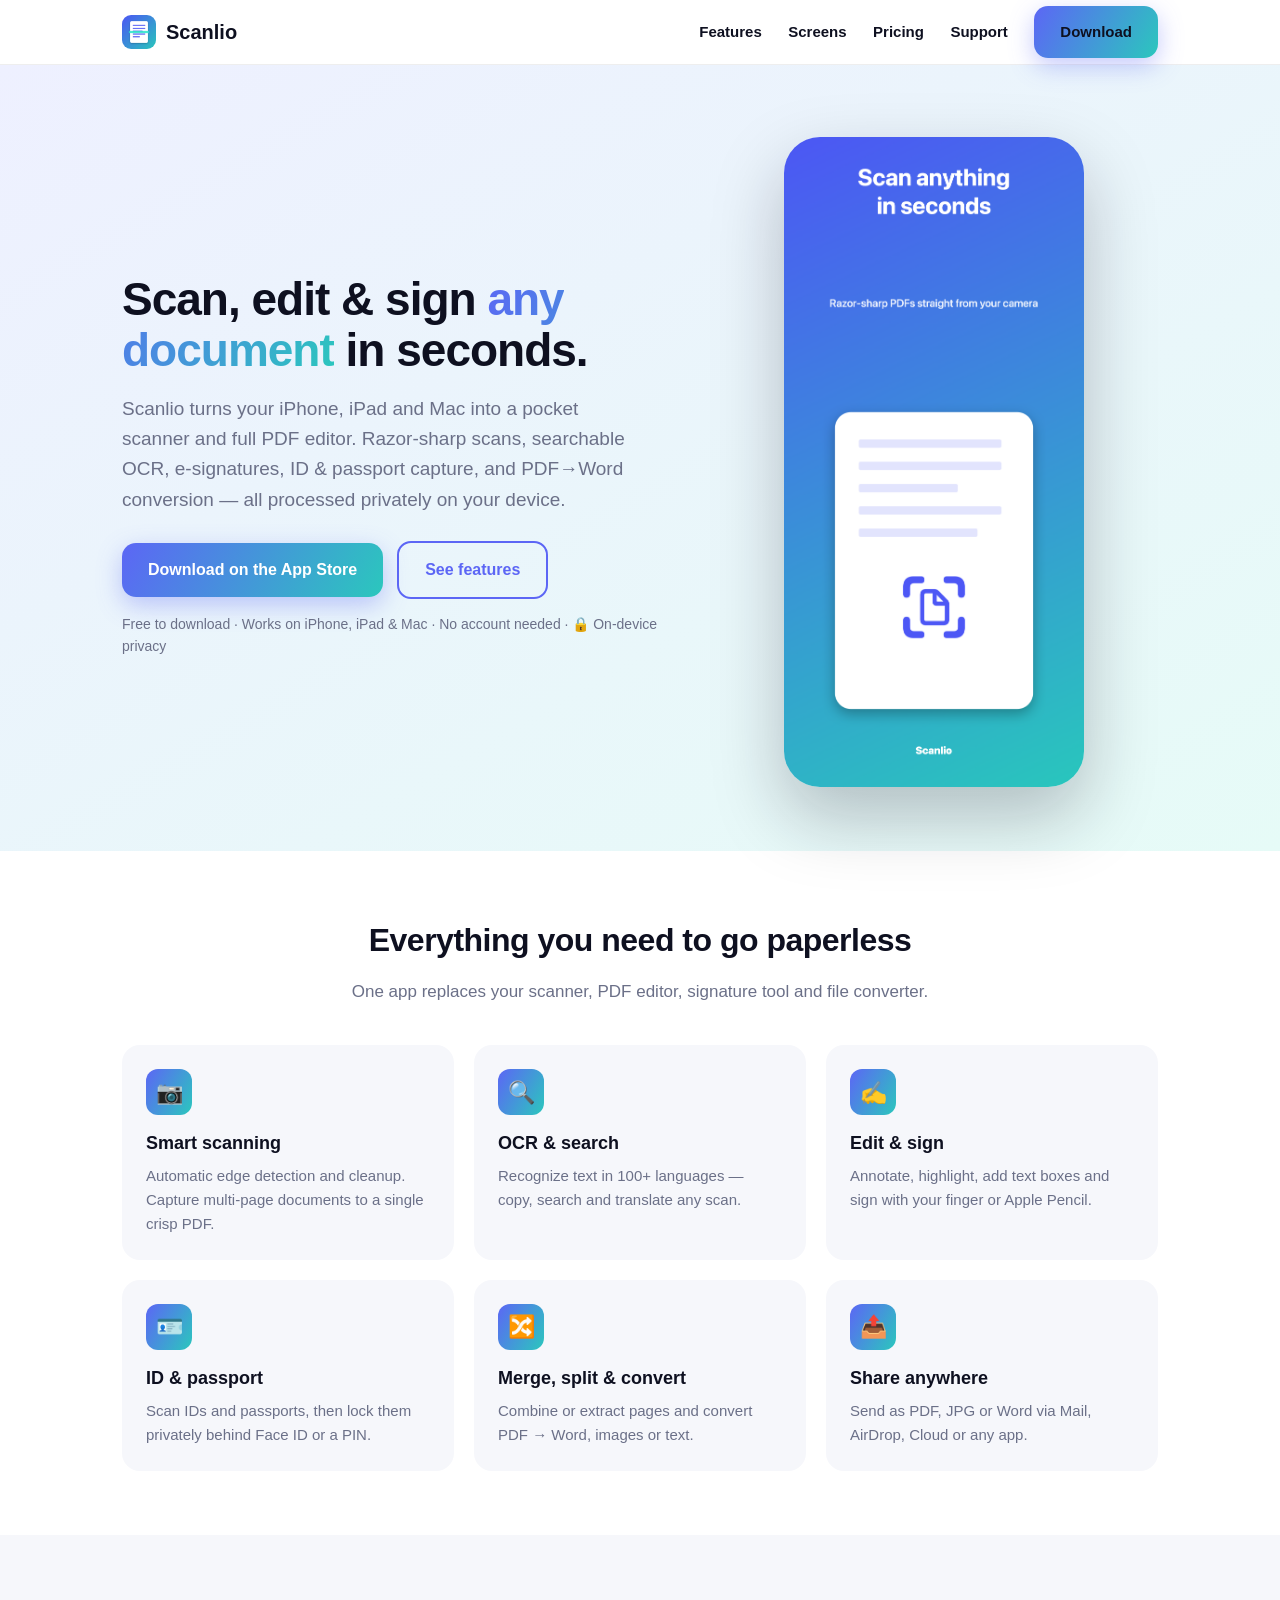
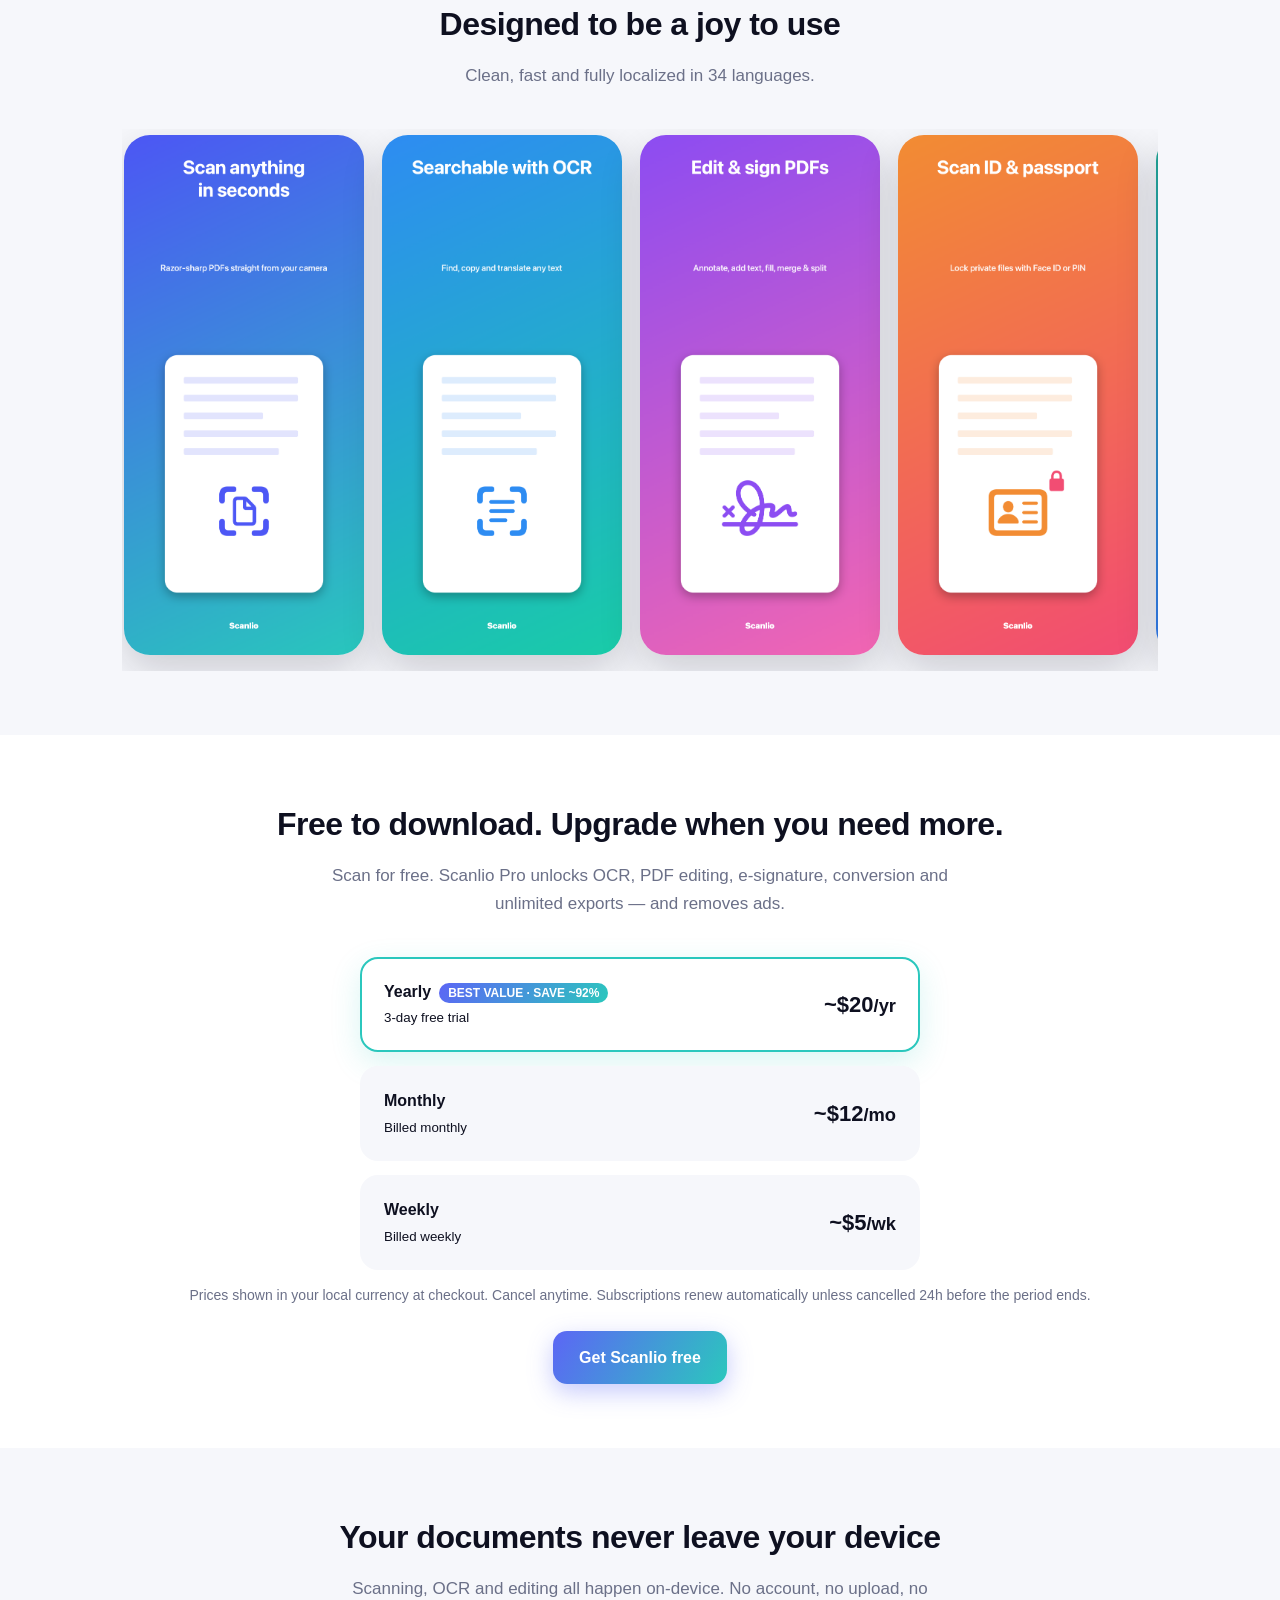
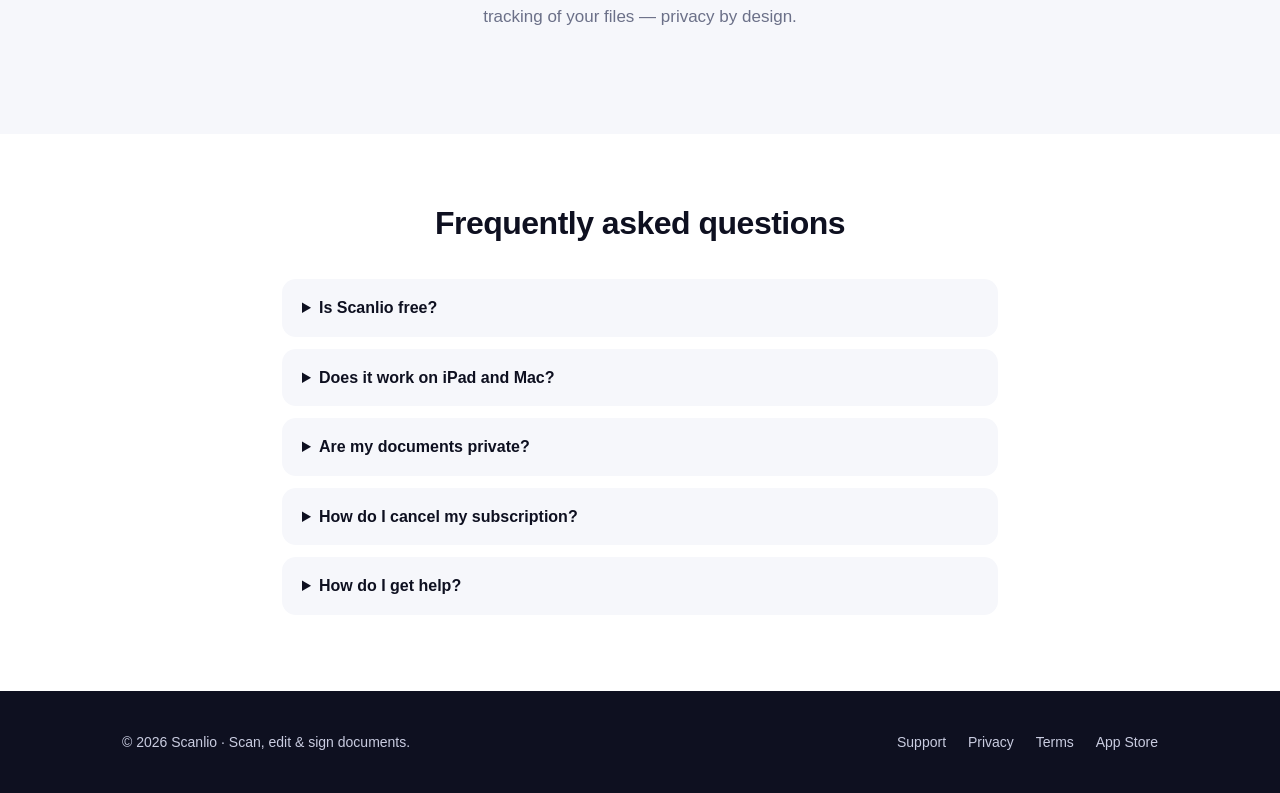
==== index.html @ afae59f8 "Scanlio marketing + support site Co-Authored-By: Claude Opus 4.8 (1M context) <noreply@anthropic.com" ====
<!DOCTYPE html>
<html lang="en">
<head>
<meta charset="utf-8">
<meta name="viewport" content="width=device-width, initial-scale=1">
<title>Scanlio — Scan, Edit & Sign PDFs on iPhone, iPad & Mac</title>
<meta name="description" content="Scanlio is the fast, private document scanner & PDF editor. Scan to PDF, OCR, edit & sign, scan IDs & passports, convert to Word, and share anywhere — all on-device.">
<meta property="og:title" content="Scanlio — Scanner & PDF Editor">
<meta property="og:description" content="Scan, edit, sign & convert documents on every Apple device. Private, on-device, beautiful.">
<meta property="og:image" content="assets/shot-01.png">
<link rel="icon" href="assets/icon.png">
<link rel="stylesheet" href="style.css">
</head>
<body>

<nav><div class="wrap">
  <div class="brand"><img src="assets/icon.png" alt="Scanlio"> Scanlio</div>
  <div class="links">
    <a href="#features">Features</a>
    <a href="#screens">Screens</a>
    <a href="#pricing">Pricing</a>
    <a href="support.html">Support</a>
    <a class="btn" href="https://apps.apple.com/app/id6780255773">Download</a>
  </div>
</div></nav>

<header class="hero"><div class="wrap">
  <div>
    <h1>Scan, edit & sign <span>any document</span> in seconds.</h1>
    <p class="lead">Scanlio turns your iPhone, iPad and Mac into a pocket scanner and full PDF editor. Razor-sharp scans, searchable OCR, e-signatures, ID & passport capture, and PDF→Word conversion — all processed privately on your device.</p>
    <div class="cta">
      <a class="btn" href="https://apps.apple.com/app/id6780255773">Download on the App Store</a>
      <a class="btn alt" href="#features">See features</a>
    </div>
    <p class="badges">Free to download · Works on iPhone, iPad & Mac · No account needed · 🔒 On-device privacy</p>
  </div>
  <div class="phone"><img src="assets/shot-01.png" alt="Scanlio app"></div>
</div></header>

<section id="features"><div class="wrap">
  <h2>Everything you need to go paperless</h2>
  <p class="sub">One app replaces your scanner, PDF editor, signature tool and file converter.</p>
  <div class="grid">
    <div class="feat"><div class="ico">📷</div><h3>Smart scanning</h3><p>Automatic edge detection and cleanup. Capture multi-page documents to a single crisp PDF.</p></div>
    <div class="feat"><div class="ico">🔍</div><h3>OCR &amp; search</h3><p>Recognize text in 100+ languages — copy, search and translate any scan.</p></div>
    <div class="feat"><div class="ico">✍️</div><h3>Edit &amp; sign</h3><p>Annotate, highlight, add text boxes and sign with your finger or Apple Pencil.</p></div>
    <div class="feat"><div class="ico">🪪</div><h3>ID &amp; passport</h3><p>Scan IDs and passports, then lock them privately behind Face ID or a PIN.</p></div>
    <div class="feat"><div class="ico">🔀</div><h3>Merge, split &amp; convert</h3><p>Combine or extract pages and convert PDF → Word, images or text.</p></div>
    <div class="feat"><div class="ico">📤</div><h3>Share anywhere</h3><p>Send as PDF, JPG or Word via Mail, AirDrop, Cloud or any app.</p></div>
  </div>
</div></section>

<section id="screens" style="background:#f6f7fb"><div class="wrap">
  <h2>Designed to be a joy to use</h2>
  <p class="sub">Clean, fast and fully localized in 34 languages.</p>
  <div class="shots">
    <img src="assets/shot-01.png" alt="Scan"><img src="assets/shot-02.png" alt="OCR">
    <img src="assets/shot-03.png" alt="Edit & sign"><img src="assets/shot-04.png" alt="ID scan">
    <img src="assets/shot-05.png" alt="Convert & share">
  </div>
</div></section>

<section id="pricing"><div class="wrap">
  <h2>Free to download. Upgrade when you need more.</h2>
  <p class="sub">Scan for free. Scanlio Pro unlocks OCR, PDF editing, e-signature, conversion and unlimited exports — and removes ads.</p>
  <div class="price-wrap">
    <div class="plan best"><div><strong>Yearly</strong><span class="save">BEST VALUE · SAVE ~92%</span><br><small>3-day free trial</small></div><div class="p">~$20<small>/yr</small></div></div>
    <div class="plan"><div><strong>Monthly</strong><br><small>Billed monthly</small></div><div class="p">~$12<small>/mo</small></div></div>
    <div class="plan"><div><strong>Weekly</strong><br><small>Billed weekly</small></div><div class="p">~$5<small>/wk</small></div></div>
  </div>
  <p class="note">Prices shown in your local currency at checkout. Cancel anytime. Subscriptions renew automatically unless cancelled 24h before the period ends.</p>
  <p style="text-align:center;margin-top:24px"><a class="btn" href="https://apps.apple.com/app/id6780255773">Get Scanlio free</a></p>
</div></section>

<section style="background:#f6f7fb"><div class="wrap">
  <h2>Your documents never leave your device</h2>
  <p class="sub">Scanning, OCR and editing all happen on-device. No account, no upload, no tracking of your files — privacy by design.</p>
</div></section>

<section><div class="wrap faq">
  <h2 style="margin-bottom:30px">Frequently asked questions</h2>
  <details><summary>Is Scanlio free?</summary><p>Yes — download and scan for free. A Pro subscription unlocks OCR, PDF editing, e-signature, format conversion and unlimited exports, and removes ads.</p></details>
  <details><summary>Does it work on iPad and Mac?</summary><p>Yes. Scanlio is a universal app for iPhone, iPad and Mac.</p></details>
  <details><summary>Are my documents private?</summary><p>Absolutely. Scanning, text recognition and editing are performed on your device. Your documents are never uploaded to our servers.</p></details>
  <details><summary>How do I cancel my subscription?</summary><p>Open the App Store → your account → Subscriptions → Scanlio → Cancel. You keep Pro until the end of the period.</p></details>
  <details><summary>How do I get help?</summary><p>Visit our <a href="support.html">Support page</a> or email <a href="mailto:support@scanlio.app">support@scanlio.app</a>.</p></details>
</div></section>

<footer><div class="wrap">
  <div>© 2026 Scanlio · Scan, edit & sign documents.</div>
  <div class="links">
    <a href="support.html">Support</a>
    <a href="privacy.html">Privacy</a>
    <a href="terms.html">Terms</a>
    <a href="https://apps.apple.com/app/id6780255773">App Store</a>
  </div>
</div></footer>

</body>
</html>
---- style.css ----
:root{
  --indigo:#5c66f5; --teal:#2bc7bd; --ink:#0e1020; --muted:#6b7088;
  --bg:#ffffff; --card:#f6f7fb; --radius:18px;
}
*{box-sizing:border-box;margin:0;padding:0}
html{scroll-behavior:smooth}
body{font-family:-apple-system,BlinkMacSystemFont,"Segoe UI",Roboto,Helvetica,Arial,sans-serif;color:var(--ink);background:var(--bg);line-height:1.6}
a{color:var(--indigo);text-decoration:none}
.wrap{max-width:1080px;margin:0 auto;padding:0 22px}
.btn{display:inline-block;padding:14px 26px;border-radius:14px;font-weight:700;color:#fff;background:linear-gradient(120deg,var(--indigo),var(--teal));box-shadow:0 8px 24px rgba(92,102,245,.35)}
.btn.alt{background:transparent;color:var(--indigo);border:2px solid var(--indigo);box-shadow:none}

/* nav */
nav{position:sticky;top:0;z-index:10;background:rgba(255,255,255,.85);backdrop-filter:blur(12px);border-bottom:1px solid #eee}
nav .wrap{display:flex;align-items:center;justify-content:space-between;height:64px}
nav .brand{display:flex;align-items:center;gap:10px;font-weight:800;font-size:20px}
nav .brand img{width:34px;height:34px;border-radius:9px}
nav .links a{margin-left:22px;color:var(--ink);font-weight:600;font-size:15px}

/* hero */
.hero{background:linear-gradient(150deg,#eef0ff,#e6fbf7);padding:72px 0 56px}
.hero .wrap{display:grid;grid-template-columns:1.1fr .9fr;gap:40px;align-items:center}
.hero h1{font-size:46px;line-height:1.1;letter-spacing:-1px}
.hero h1 span{background:linear-gradient(120deg,var(--indigo),var(--teal));-webkit-background-clip:text;background-clip:text;color:transparent}
.hero p.lead{font-size:19px;color:var(--muted);margin:18px 0 26px;max-width:520px}
.hero .cta{display:flex;gap:14px;flex-wrap:wrap;align-items:center}
.hero .phone{justify-self:center}
.hero .phone img{width:300px;border-radius:36px;box-shadow:0 30px 70px rgba(14,16,32,.25)}
.badges{margin-top:14px;color:var(--muted);font-size:14px}

/* sections */
section{padding:64px 0}
h2{font-size:32px;letter-spacing:-.5px;text-align:center}
.sub{text-align:center;color:var(--muted);max-width:620px;margin:12px auto 40px;font-size:17px}
.grid{display:grid;grid-template-columns:repeat(3,1fr);gap:20px}
.feat{background:var(--card);border-radius:var(--radius);padding:24px}
.feat .ico{width:46px;height:46px;border-radius:12px;background:linear-gradient(120deg,var(--indigo),var(--teal));display:flex;align-items:center;justify-content:center;font-size:22px;margin-bottom:14px}
.feat h3{font-size:18px;margin-bottom:6px}
.feat p{color:var(--muted);font-size:15px}

/* shots */
.shots{display:flex;gap:18px;overflow-x:auto;padding:6px 2px 16px;scroll-snap-type:x mandatory}
.shots img{height:520px;border-radius:26px;box-shadow:0 16px 40px rgba(14,16,32,.18);scroll-snap-align:center}

/* pricing */
.price-wrap{max-width:560px;margin:0 auto;display:flex;flex-direction:column;gap:14px}
.plan{display:flex;align-items:center;justify-content:space-between;background:var(--card);border:2px solid transparent;border-radius:var(--radius);padding:20px 22px}
.plan.best{border-color:var(--teal);background:#fff;box-shadow:0 10px 30px rgba(43,199,189,.18)}
.plan .save{font-size:12px;font-weight:800;color:#fff;background:linear-gradient(120deg,var(--indigo),var(--teal));padding:3px 9px;border-radius:99px;margin-left:8px}
.plan .p{font-size:22px;font-weight:800}
.note{text-align:center;color:var(--muted);font-size:14px;margin-top:14px}

/* faq */
.faq{max-width:760px;margin:0 auto}
.faq details{background:var(--card);border-radius:14px;padding:16px 20px;margin-bottom:12px}
.faq summary{font-weight:700;cursor:pointer}
.faq p{color:var(--muted);margin-top:10px}

footer{background:var(--ink);color:#c9cce0;padding:40px 0;font-size:14px}
footer .wrap{display:flex;justify-content:space-between;flex-wrap:wrap;gap:16px}
footer a{color:#c9cce0}
footer .links a{margin-left:18px}

.page{max-width:760px;margin:0 auto;padding:48px 22px}
.page h1{font-size:34px;margin-bottom:8px}
.page h2{text-align:left;font-size:22px;margin:26px 0 8px}
.page p,.page li{color:#33384d;margin-bottom:10px}
.page ul{padding-left:22px}
.page .back{display:inline-block;margin-bottom:24px;font-weight:700}

@media(max-width:820px){
  .hero .wrap{grid-template-columns:1fr;text-align:center}
  .hero .cta{justify-content:center}
  .hero p.lead{margin-left:auto;margin-right:auto}
  .grid{grid-template-columns:1fr}
  .hero h1{font-size:36px}
  nav .links{display:none}
}
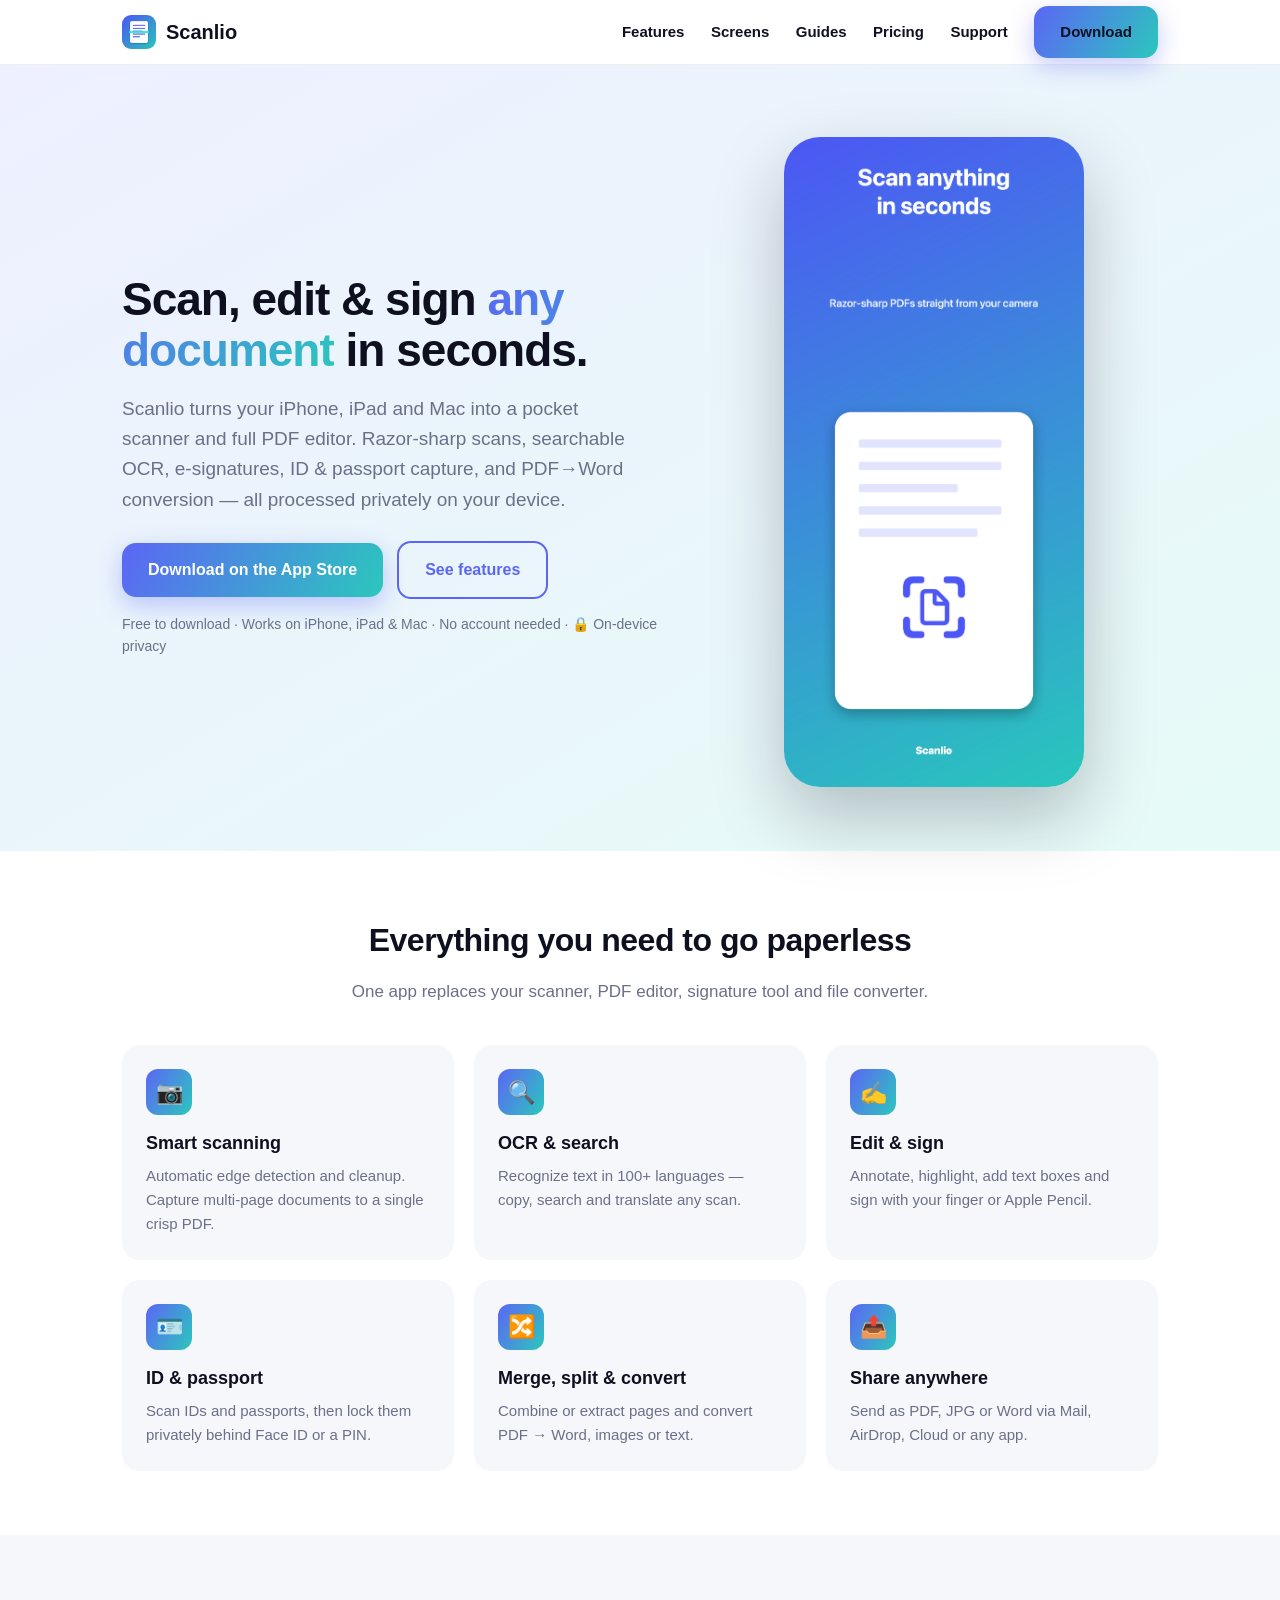
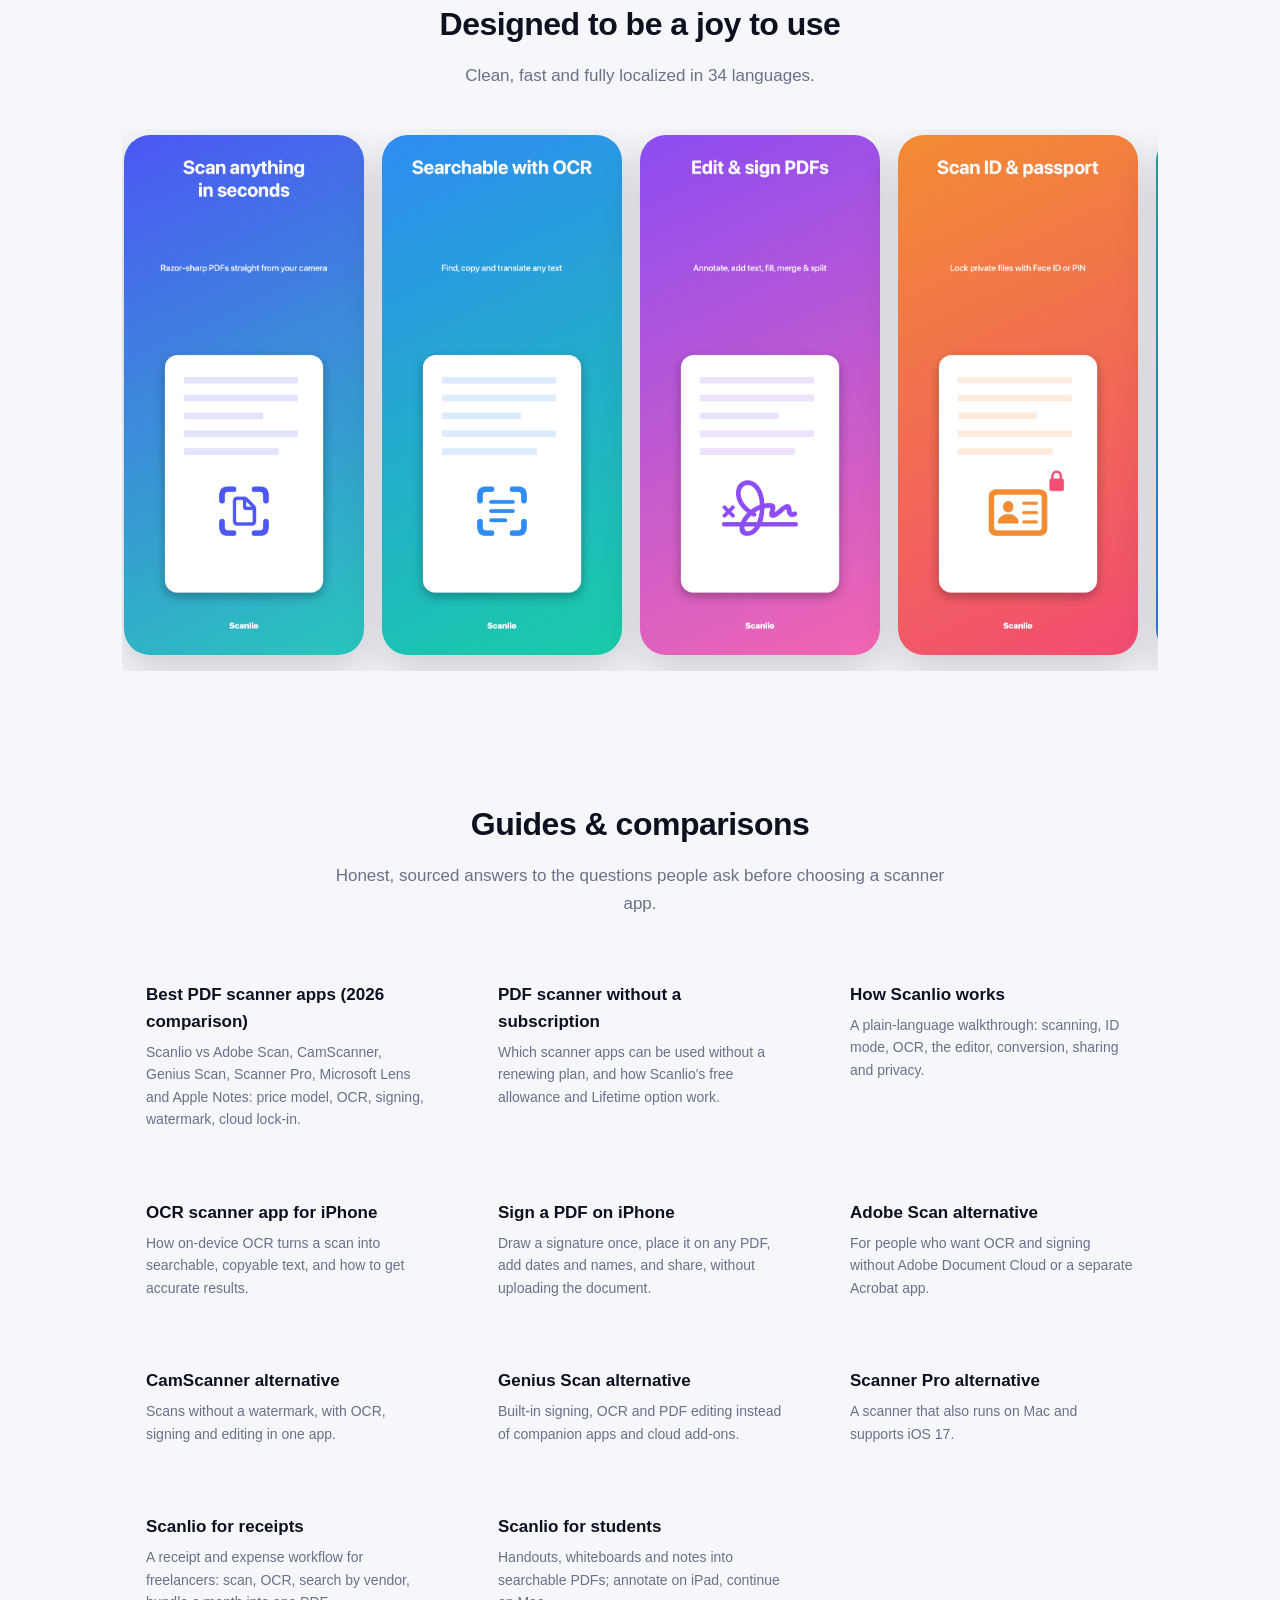
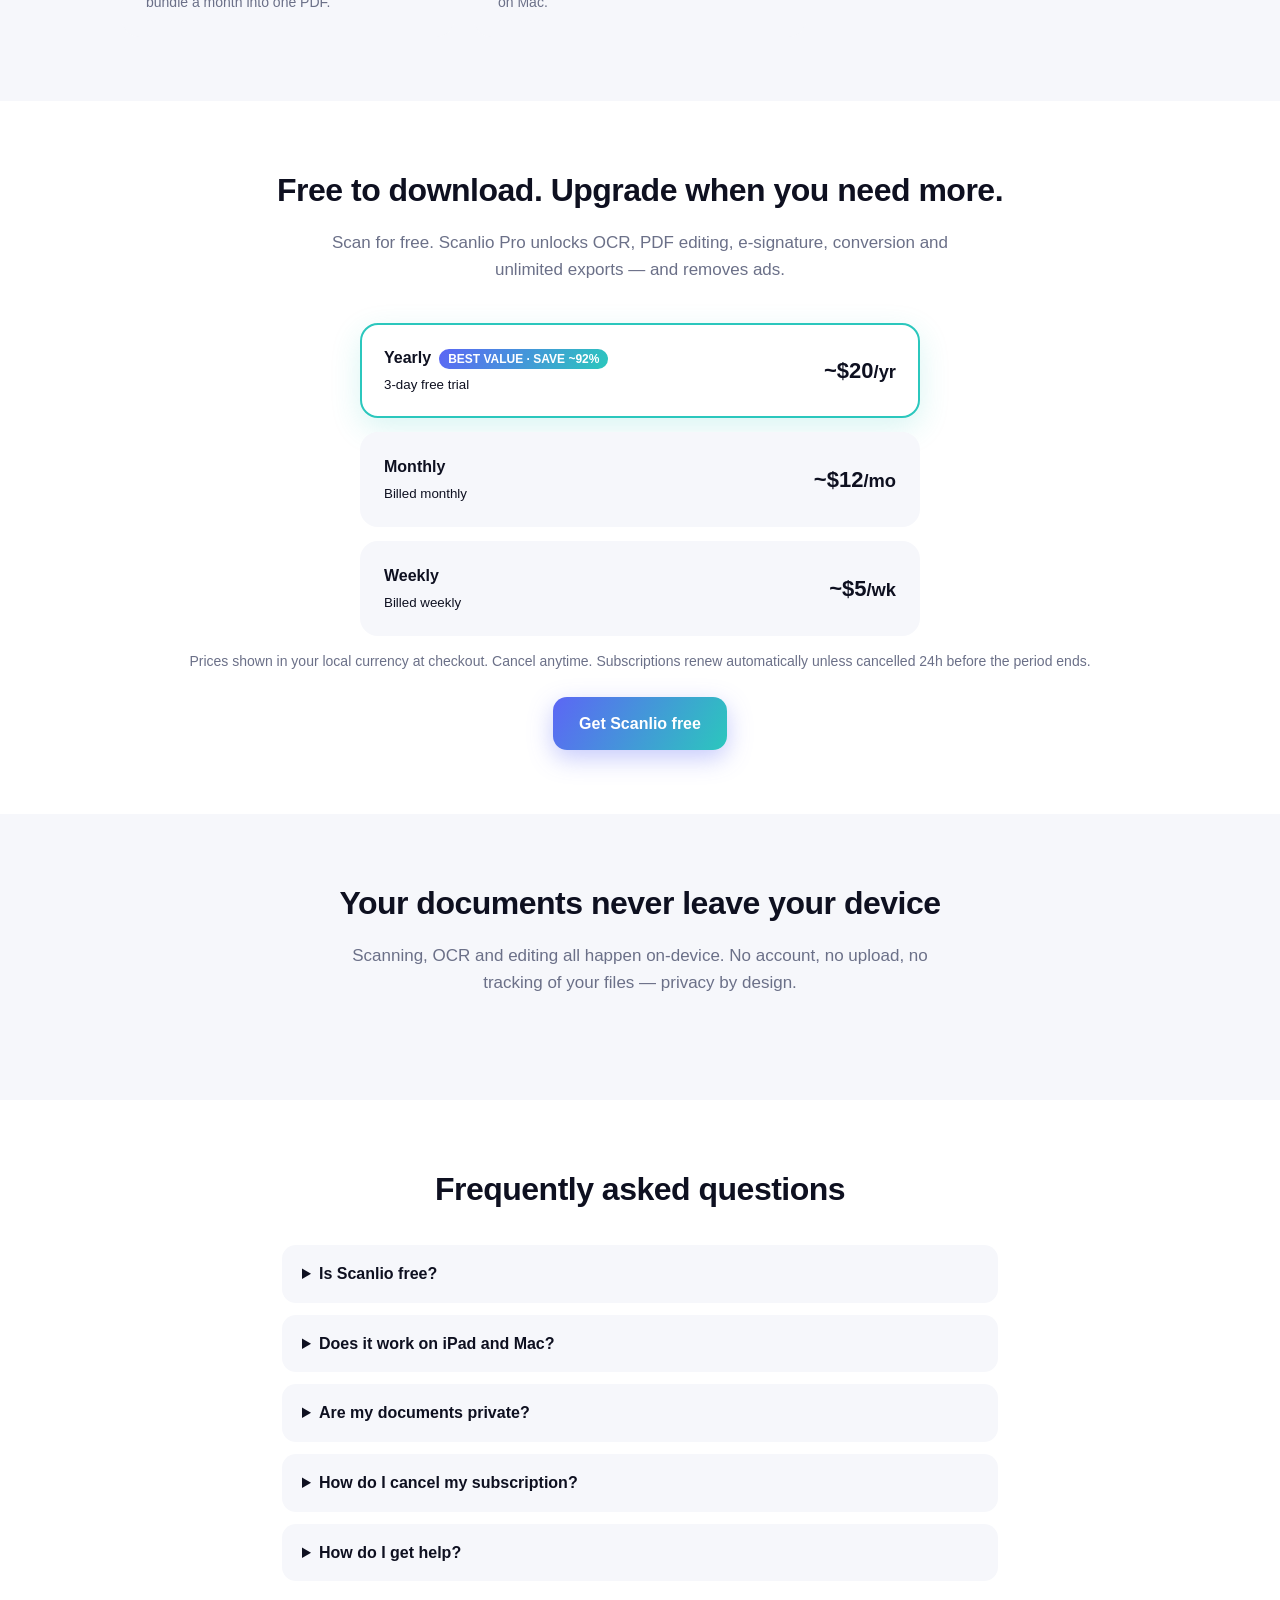
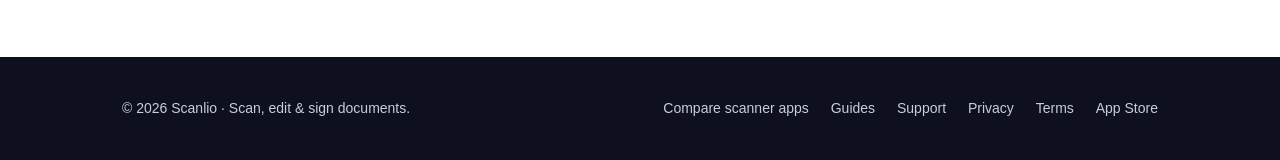
==== commit daffa0b2: "Home: add Guides section, nav and footer links to the new guides Co-Authored-By: Claude Fable 5.1 <n" ====
--- a/index.html
+++ b/index.html
@@ -3,13 +3,93 @@
 <head>
 <meta charset="utf-8">
 <meta name="viewport" content="width=device-width, initial-scale=1">
-<title>Scanlio — Scan, Edit & Sign PDFs on iPhone, iPad & Mac</title>
-<meta name="description" content="Scanlio is the fast, private document scanner & PDF editor. Scan to PDF, OCR, edit & sign, scan IDs & passports, convert to Word, and share anywhere — all on-device.">
-<meta property="og:title" content="Scanlio — Scanner & PDF Editor">
-<meta property="og:description" content="Scan, edit, sign & convert documents on every Apple device. Private, on-device, beautiful.">
-<meta property="og:image" content="assets/shot-01.png">
+<title>Scanlio: Document Scanner &amp; PDF Editor for iPhone, iPad &amp; Mac</title>
+<!-- social share (og/twitter) -->
+<meta property="og:type" content="website">
+<meta property="og:site_name" content="Hugo Moriceau">
+<meta property="og:title" content="Scanlio: Document Scanner &amp; PDF Editor for iPhone, iPad &amp; Mac">
+<meta property="og:description" content="Turn your iPhone, iPad and Mac into a pocket scanner, PDF editor and signature tool.">
+<meta property="og:url" content="https://lastoneparis.github.io/scanlio/">
+<meta property="og:image" content="https://lastoneparis.github.io/scanlio/share.png">
+<meta property="og:image:secure_url" content="https://lastoneparis.github.io/scanlio/share.png">
+<meta property="og:image:type" content="image/png">
+<meta property="og:image:width" content="1200">
+<meta property="og:image:height" content="630">
+<meta property="og:image:alt" content="Scanlio: Document Scanner &amp; PDF Editor for iPhone, iPad &amp; Mac">
+<meta name="twitter:card" content="summary_large_image">
+<meta name="twitter:title" content="Scanlio: Document Scanner &amp; PDF Editor for iPhone, iPad &amp; Mac">
+<meta name="twitter:description" content="Turn your iPhone, iPad and Mac into a pocket scanner, PDF editor and signature tool.">
+<meta name="twitter:image" content="https://lastoneparis.github.io/scanlio/share.png">
+
+<meta name="description" content="Scanlio is the all-in-one document scanner and PDF editor for iPhone, iPad &amp; Mac. Scan to PDF, OCR text, edit &amp; sign PDFs, scan IDs &amp; passports, and convert PDF to Word — 100% on-device.">
+<meta name="keywords" content="document scanner, PDF editor, PDF modifier, scan to PDF, OCR app, edit PDF iPhone, edit PDF Mac, PDF to Word, sign PDF, e-signature, passport scanner, ID scanner, scanner app iOS, scanner app Mac, document scanner app">
+<meta name="author" content="Scanlio">
+<meta name="theme-color" content="#2B59C3">
+<link rel="canonical" href="https://lastoneparis.github.io/scanlio/">
+<meta name="apple-mobile-web-app-title" content="Scanlio">
+<meta name="robots" content="index, follow, max-image-preview:large">
+
+<!-- Open Graph -->
+<!-- Twitter -->
 <link rel="icon" href="assets/icon.png">
+<link rel="apple-touch-icon" href="assets/icon.png">
 <link rel="stylesheet" href="style.css">
+
+<!-- Structured data: app, site, FAQ -->
+<script type="application/ld+json">
+{
+  "@context": "https://schema.org",
+  "@graph": [
+    {
+      "@type": "SoftwareApplication",
+      "name": "Scanlio",
+      "alternateName": "Scanlio: Document Scanner & PDF Editor",
+      "operatingSystem": "iOS, iPadOS, macOS",
+      "applicationCategory": "BusinessApplication",
+      "applicationSubCategory": "Document Scanner & PDF Editor",
+      "url": "https://lastoneparis.github.io/scanlio/",
+      "downloadUrl": "https://apps.apple.com/app/id6780255773",
+      "installUrl": "https://apps.apple.com/app/id6780255773",
+      "image": "https://lastoneparis.github.io/scanlio/assets/icon.png",
+      "screenshot": [
+        "https://lastoneparis.github.io/scanlio/assets/shot-01.png"
+      ],
+      "description": "Scanlio is the all-in-one document scanner and PDF editor for iPhone, iPad and Mac: scan to PDF with edge detection, recognize text with OCR, edit and sign PDFs, scan IDs and passports, and convert PDF to Word — all processed privately on-device.",
+      "featureList": [
+        "Document scanning with automatic edge detection",
+        "OCR text recognition in 100+ languages",
+        "Real PDF editor: add, edit and restyle text, fonts and logos",
+        "E-signature and annotation",
+        "ID and passport scanning with Face ID / PIN lock",
+        "Merge, split and convert PDF to Word, JPG, PNG or text",
+        "100% on-device privacy — no account, no upload"
+      ],
+      "offers": { "@type": "Offer", "price": "0", "priceCurrency": "USD", "category": "free" },
+      "publisher": { "@type": "Organization", "name": "Scanlio", "url": "https://lastoneparis.github.io/scanlio/" }
+    },
+    {
+      "@type": "WebSite",
+      "name": "Scanlio",
+      "url": "https://lastoneparis.github.io/scanlio/"
+    },
+    {
+      "@type": "FAQPage",
+      "mainEntity": [
+        { "@type": "Question", "name": "Is Scanlio free?",
+          "acceptedAnswer": { "@type": "Answer", "text": "Yes — download and scan for free. A Pro subscription unlocks OCR, PDF editing, e-signature, format conversion and unlimited exports, and removes ads." } },
+        { "@type": "Question", "name": "Does Scanlio work on iPad and Mac?",
+          "acceptedAnswer": { "@type": "Answer", "text": "Yes. Scanlio is a universal app for iPhone, iPad and Mac." } },
+        { "@type": "Question", "name": "Can I edit PDF text in Scanlio?",
+          "acceptedAnswer": { "@type": "Answer", "text": "Yes. Scanlio is a real PDF editor — tap existing text to rewrite it, change fonts, add or remove text and logos, sign, and annotate." } },
+        { "@type": "Question", "name": "Are my documents private?",
+          "acceptedAnswer": { "@type": "Answer", "text": "Absolutely. Scanning, text recognition (OCR) and editing are performed on your device. Your documents are never uploaded to our servers." } },
+        { "@type": "Question", "name": "Can Scanlio convert PDF to Word?",
+          "acceptedAnswer": { "@type": "Answer", "text": "Yes. Scanlio converts your scans and PDFs to Word, images or plain text, and exports to PDF, JPG and PNG." } }
+      ]
+    }
+  ]
+}
+</script>
 </head>
 <body>
 
@@ -18,6 +98,7 @@
   <div class="links">
     <a href="#features">Features</a>
     <a href="#screens">Screens</a>
+    <a href="#guides">Guides</a>
     <a href="#pricing">Pricing</a>
     <a href="support.html">Support</a>
     <a class="btn" href="https://apps.apple.com/app/id6780255773">Download</a>
@@ -34,7 +115,7 @@
     </div>
     <p class="badges">Free to download · Works on iPhone, iPad & Mac · No account needed · 🔒 On-device privacy</p>
   </div>
-  <div class="phone"><img src="assets/shot-01.png" alt="Scanlio app"></div>
+  <div class="phone"><img src="assets/shot-01.png" alt="Scanlio document scanner and PDF editor app on iPhone" width="300" loading="eager"></div>
 </div></header>
 
 <section id="features"><div class="wrap">
@@ -60,6 +141,24 @@
   </div>
 </div></section>
 
+<section id="guides" style="background:#f6f7fb"><div class="wrap">
+  <h2>Guides &amp; comparisons</h2>
+  <p class="sub">Honest, sourced answers to the questions people ask before choosing a scanner app.</p>
+  <div class="grid">
+    <div class="feat"><h3><a href="best-pdf-scanner-apps-2026.html">Best PDF scanner apps (2026 comparison)</a></h3><p>Scanlio vs Adobe Scan, CamScanner, Genius Scan, Scanner Pro, Microsoft Lens and Apple Notes: price model, OCR, signing, watermark, cloud lock-in.</p></div>
+    <div class="feat"><h3><a href="pdf-scanner-without-subscription.html">PDF scanner without a subscription</a></h3><p>Which scanner apps can be used without a renewing plan, and how Scanlio's free allowance and Lifetime option work.</p></div>
+    <div class="feat"><h3><a href="how-scanlio-works.html">How Scanlio works</a></h3><p>A plain-language walkthrough: scanning, ID mode, OCR, the editor, conversion, sharing and privacy.</p></div>
+    <div class="feat"><h3><a href="ocr-scanner-app-iphone.html">OCR scanner app for iPhone</a></h3><p>How on-device OCR turns a scan into searchable, copyable text, and how to get accurate results.</p></div>
+    <div class="feat"><h3><a href="sign-pdf-on-iphone.html">Sign a PDF on iPhone</a></h3><p>Draw a signature once, place it on any PDF, add dates and names, and share, without uploading the document.</p></div>
+    <div class="feat"><h3><a href="adobe-scan-alternative.html">Adobe Scan alternative</a></h3><p>For people who want OCR and signing without Adobe Document Cloud or a separate Acrobat app.</p></div>
+    <div class="feat"><h3><a href="camscanner-alternative.html">CamScanner alternative</a></h3><p>Scans without a watermark, with OCR, signing and editing in one app.</p></div>
+    <div class="feat"><h3><a href="genius-scan-alternative.html">Genius Scan alternative</a></h3><p>Built-in signing, OCR and PDF editing instead of companion apps and cloud add-ons.</p></div>
+    <div class="feat"><h3><a href="scanner-pro-alternative.html">Scanner Pro alternative</a></h3><p>A scanner that also runs on Mac and supports iOS 17.</p></div>
+    <div class="feat"><h3><a href="scanlio-for-receipts.html">Scanlio for receipts</a></h3><p>A receipt and expense workflow for freelancers: scan, OCR, search by vendor, bundle a month into one PDF.</p></div>
+    <div class="feat"><h3><a href="scanlio-for-students.html">Scanlio for students</a></h3><p>Handouts, whiteboards and notes into searchable PDFs; annotate on iPad, continue on Mac.</p></div>
+  </div>
+</div></section>
+
 <section id="pricing"><div class="wrap">
   <h2>Free to download. Upgrade when you need more.</h2>
   <p class="sub">Scan for free. Scanlio Pro unlocks OCR, PDF editing, e-signature, conversion and unlimited exports — and removes ads.</p>
@@ -89,6 +188,8 @@
 <footer><div class="wrap">
   <div>© 2026 Scanlio · Scan, edit & sign documents.</div>
   <div class="links">
+    <a href="best-pdf-scanner-apps-2026.html">Compare scanner apps</a>
+    <a href="#guides">Guides</a>
     <a href="support.html">Support</a>
     <a href="privacy.html">Privacy</a>
     <a href="terms.html">Terms</a>
--- a/style.css
+++ b/style.css
@@ -76,3 +76,32 @@
   .hero h1{font-size:36px}
   nav .links{display:none}
 }
+
+/* ---- guide pages (appended 2026-09-06) ---- */
+.page.article{max-width:820px}
+.page.article h1{font-size:34px;line-height:1.15;margin-bottom:14px}
+.page.article h2{text-align:left;font-size:22px;margin:32px 0 10px}
+.page.article p,.page.article li{color:#33384d;margin-bottom:12px;font-size:17px}
+.page.article ul{padding-left:22px;margin-bottom:12px}
+.page.article .canon{font-size:19px;color:var(--ink);background:var(--card);border-left:4px solid var(--teal);border-radius:12px;padding:16px 18px}
+.page.article ol{padding-left:24px;margin-bottom:12px}
+.page.article ol li{margin-bottom:8px}
+.tablewrap{overflow-x:auto;margin:14px 0 22px;-webkit-overflow-scrolling:touch}
+.tablewrap table{border-collapse:collapse;width:100%;min-width:760px;font-size:14px}
+.tablewrap th,.tablewrap td{border:1px solid #e5e7f0;padding:10px 12px;text-align:left;vertical-align:top;color:#33384d}
+.tablewrap th{background:var(--card);font-weight:700;color:var(--ink)}
+.tablewrap tbody tr:nth-child(odd) td{background:#fbfbfe}
+.page.article .faq details{background:var(--card);border-radius:14px;padding:16px 20px;margin-bottom:12px}
+.page.article .faq summary{font-weight:700;cursor:pointer;color:var(--ink)}
+.page.article .faq p{color:var(--muted);margin:10px 0 0}
+.cta-row{text-align:center;margin:30px 0}
+.related li{margin-bottom:6px}
+.src{font-size:14px;color:var(--muted);border-top:1px solid #eee;padding-top:16px;margin-top:30px}
+.page.article .back{display:inline-block;margin-bottom:24px;font-weight:700}
+
+/* guides block on the home page */
+#guides .grid{grid-template-columns:repeat(3,1fr)}
+#guides .feat h3{font-size:17px}
+#guides .feat h3 a{color:var(--ink)}
+#guides .feat p{font-size:14px}
+@media(max-width:820px){#guides .grid{grid-template-columns:1fr}}
